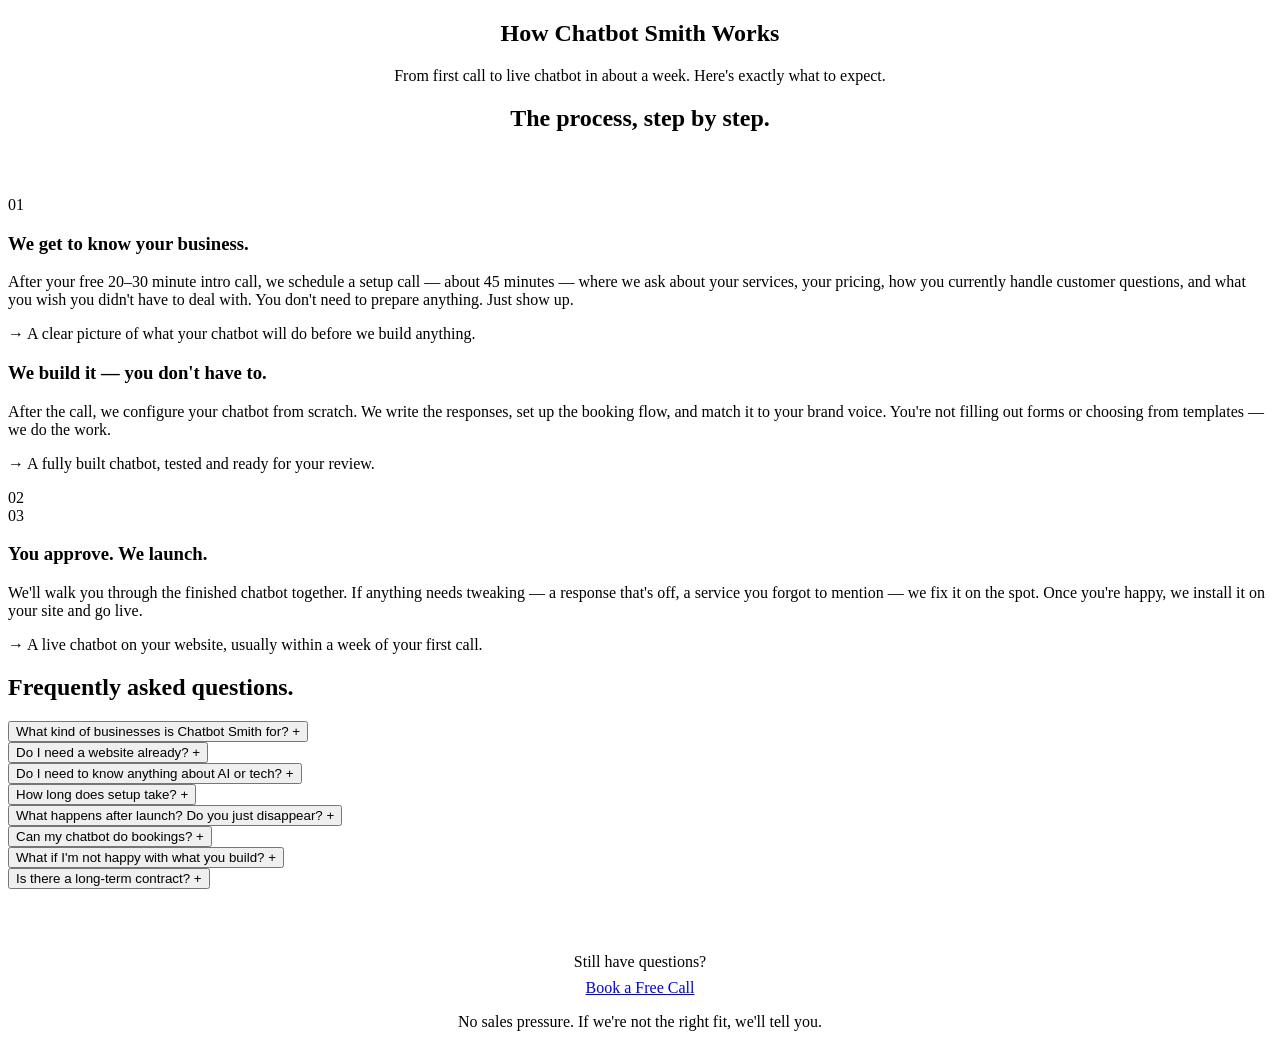
==== how-it-works.html @ 0399429c "Rename Chatbot Smith/how-it-works.html to how-it-works.html" ====
<!DOCTYPE html>
<html lang="en">
<head>
  <meta charset="UTF-8">
  <meta name="viewport" content="width=device-width, initial-scale=1.0">
  <meta name="description" content="How Chatbot Smith works: three steps from first call to live chatbot. Plus answers to common questions."> <!-- EDIT ME -->
  <title>How It Works &amp; FAQs — Chatbot Smith</title> <!-- EDIT ME -->
  <!-- Placeholder favicon — replace with a real .ico file when you have a logo -->
  <link rel="icon" href="data:image/svg+xml,<svg xmlns='http://www.w3.org/2000/svg' viewBox='0 0 100 100'><text y='.9em' font-size='90'>💬</text></svg>">
  <link rel="stylesheet" href="css/styles.css">
  <!-- PAGE-SPECIFIC CSS if needed goes here -->
</head>
<body data-active-page="how-it-works">

  <!-- NAV — injected automatically by js/nav.js. Do not edit here. -->
  <div id="nav-placeholder"></div>

  <!-- ============================================================ -->
  <!-- MAIN CONTENT — page-specific sections go between these lines -->
  <!-- ============================================================ -->
  <main>

    <!-- ============ PAGE HERO ============ -->
    <section class="page-hero section">
      <div class="container" style="text-align: center;">
        <!-- EDIT ME: Update headline -->
        <h1 class="display-heading" style="color: var(--mustard); margin-bottom: 20px;">
          How Chatbot Smith Works
        </h1>
        <!-- EDIT ME: Update subheading -->
        <p class="body-large" style="color: var(--white); max-width: 540px; margin: 0 auto;">
          From first call to live chatbot in about a week. Here's exactly what to expect.
        </p>
      </div>
    </section>

    <!-- ============ EXPANDED PROCESS STEPS ============ -->
    <section class="process section" id="process">
      <div class="container">
        <!-- EDIT ME: Update headline -->
        <h2 class="section-heading" style="color: var(--white); text-align: center; margin-bottom: 64px;">
          The process, step by step.
        </h2>

        <!-- Step 1: number left, content right -->
        <div class="process-step process-step--normal">
          <div class="process-step__number">01</div>
          <div class="process-step__content">
            <!-- EDIT ME: Update step headline -->
            <h3 class="card-heading process-step__heading">We get to know your business.</h3>
            <!-- EDIT ME: Update step body -->
            <p class="body-text process-step__body">After your free 20–30 minute intro call, we schedule a setup call — about 45 minutes — where we ask about your services, your pricing, how you currently handle customer questions, and what you wish you didn't have to deal with. You don't need to prepare anything. Just show up.</p>
            <!-- EDIT ME: Update "what you get" line -->
            <p class="process-step__outcome">→ A clear picture of what your chatbot will do before we build anything.</p>
          </div>
        </div>

        <!-- Step 2: content left, number right -->
        <div class="process-step process-step--reversed">
          <div class="process-step__content">
            <!-- EDIT ME: Update step headline -->
            <h3 class="card-heading process-step__heading">We build it — you don't have to.</h3>
            <!-- EDIT ME: Update step body -->
            <p class="body-text process-step__body">After the call, we configure your chatbot from scratch. We write the responses, set up the booking flow, and match it to your brand voice. You're not filling out forms or choosing from templates — we do the work.</p>
            <!-- EDIT ME: Update "what you get" line -->
            <p class="process-step__outcome">→ A fully built chatbot, tested and ready for your review.</p>
          </div>
          <div class="process-step__number">02</div>
        </div>

        <!-- Step 3: number left, content right -->
        <div class="process-step process-step--normal">
          <div class="process-step__number">03</div>
          <div class="process-step__content">
            <!-- EDIT ME: Update step headline -->
            <h3 class="card-heading process-step__heading">You approve. We launch.</h3>
            <!-- EDIT ME: Replace with your real Step 3 copy — the copy deck version was incomplete -->
            <p class="body-text process-step__body">We'll walk you through the finished chatbot together. If anything needs tweaking — a response that's off, a service you forgot to mention — we fix it on the spot. Once you're happy, we install it on your site and go live.</p>
            <!-- EDIT ME: Update "what you get" line -->
            <p class="process-step__outcome">→ A live chatbot on your website, usually within a week of your first call.</p>
          </div>
        </div>

      </div>
    </section>

    <!-- ============ FAQ ACCORDION ============ -->
    <section class="faq section" id="faq">
      <div class="container faq__inner">

        <!-- EDIT ME: Update headline -->
        <h2 class="section-heading faq__headline">Frequently asked questions.</h2>

        <div class="faq__list">

          <!-- FAQ ITEM TEMPLATE — copy this block to add a new question -->
          <div class="faq__item">
            <!-- EDIT ME: Update question text -->
            <button class="faq__question" aria-expanded="false">
              What kind of businesses is Chatbot Smith for?
              <span class="faq__icon" aria-hidden="true">+</span>
            </button>
            <div class="faq__answer" hidden>
              <!-- EDIT ME: Update answer text -->
              <p class="body-text">We work with small businesses that rely on customer communication — salons, barbershops, cleaning services, fitness studios, consultants, restaurants, and more. If you're spending time answering the same questions or managing bookings manually, Chatbot Smith can probably help.</p>
            </div>
          </div>

          <div class="faq__item">
            <button class="faq__question" aria-expanded="false">
              Do I need a website already?
              <span class="faq__icon" aria-hidden="true">+</span>
            </button>
            <div class="faq__answer" hidden>
              <p class="body-text">Yes, you'll need an existing website to install the chatbot on. We can advise on placement and handle the installation for you.</p>
            </div>
          </div>

          <div class="faq__item">
            <button class="faq__question" aria-expanded="false">
              Do I need to know anything about AI or tech?
              <span class="faq__icon" aria-hidden="true">+</span>
            </button>
            <div class="faq__answer" hidden>
              <p class="body-text">Not a thing. We handle everything technical. Your only job is to answer our questions about your business, review what we build, and approve it.</p>
            </div>
          </div>

          <div class="faq__item">
            <button class="faq__question" aria-expanded="false">
              How long does setup take?
              <span class="faq__icon" aria-hidden="true">+</span>
            </button>
            <div class="faq__answer" hidden>
              <p class="body-text">Most clients are live within about a week of the first call. More complex setups may take a few extra days.</p>
            </div>
          </div>

          <div class="faq__item">
            <button class="faq__question" aria-expanded="false">
              What happens after launch? Do you just disappear?
              <span class="faq__icon" aria-hidden="true">+</span>
            </button>
            <div class="faq__answer" hidden>
              <p class="body-text">No. Ongoing support is included in your plan. If something needs updating — new service, price change, holiday hours — just let us know and we'll handle it.</p>
            </div>
          </div>

          <div class="faq__item">
            <button class="faq__question" aria-expanded="false">
              Can my chatbot do bookings?
              <span class="faq__icon" aria-hidden="true">+</span>
            </button>
            <div class="faq__answer" hidden>
              <p class="body-text">Yes — on Tier 2 (Pro) and Tier 3 (Premium). Tier 1 answers questions only. If bookings matter to your business, start at Tier 2.</p>
            </div>
          </div>

          <div class="faq__item">
            <button class="faq__question" aria-expanded="false">
              What if I'm not happy with what you build?
              <span class="faq__icon" aria-hidden="true">+</span>
            </button>
            <div class="faq__answer" hidden>
              <p class="body-text">We don't launch until you're happy. The review step is built into the process specifically so you can request changes before anything goes live.</p>
            </div>
          </div>

          <div class="faq__item">
            <button class="faq__question" aria-expanded="false">
              Is there a long-term contract?
              <span class="faq__icon" aria-hidden="true">+</span>
            </button>
            <div class="faq__answer" hidden>
              <p class="body-text">No. Month-to-month. Cancel anytime with 30 days' notice.</p>
            </div>
          </div>

        </div><!-- end .faq__list -->

        <!-- ============ FAQ BOTTOM CTA ============ -->
        <div style="text-align: center; margin-top: 64px;">
          <!-- EDIT ME: Update CTA text -->
          <p class="body-large" style="color: var(--white); margin-bottom: 8px;">Still have questions?</p>
          <a href="book-a-call.html" class="btn-primary">Book a Free Call</a>
          <p class="caption-text" style="color: var(--stone); margin-top: 16px;">No sales pressure. If we're not the right fit, we'll tell you.</p>
        </div>

      </div>
    </section>

  </main>
  <!-- ============================================================ -->

  <!-- FOOTER — injected automatically by js/footer.js. Do not edit here. -->
  <div id="footer-placeholder"></div>

  <script src="js/nav.js"></script>
  <script src="js/footer.js"></script>
  <!-- PAGE-SPECIFIC JS if needed goes here -->
  <script src="js/main.js"></script>

</body>
</html>
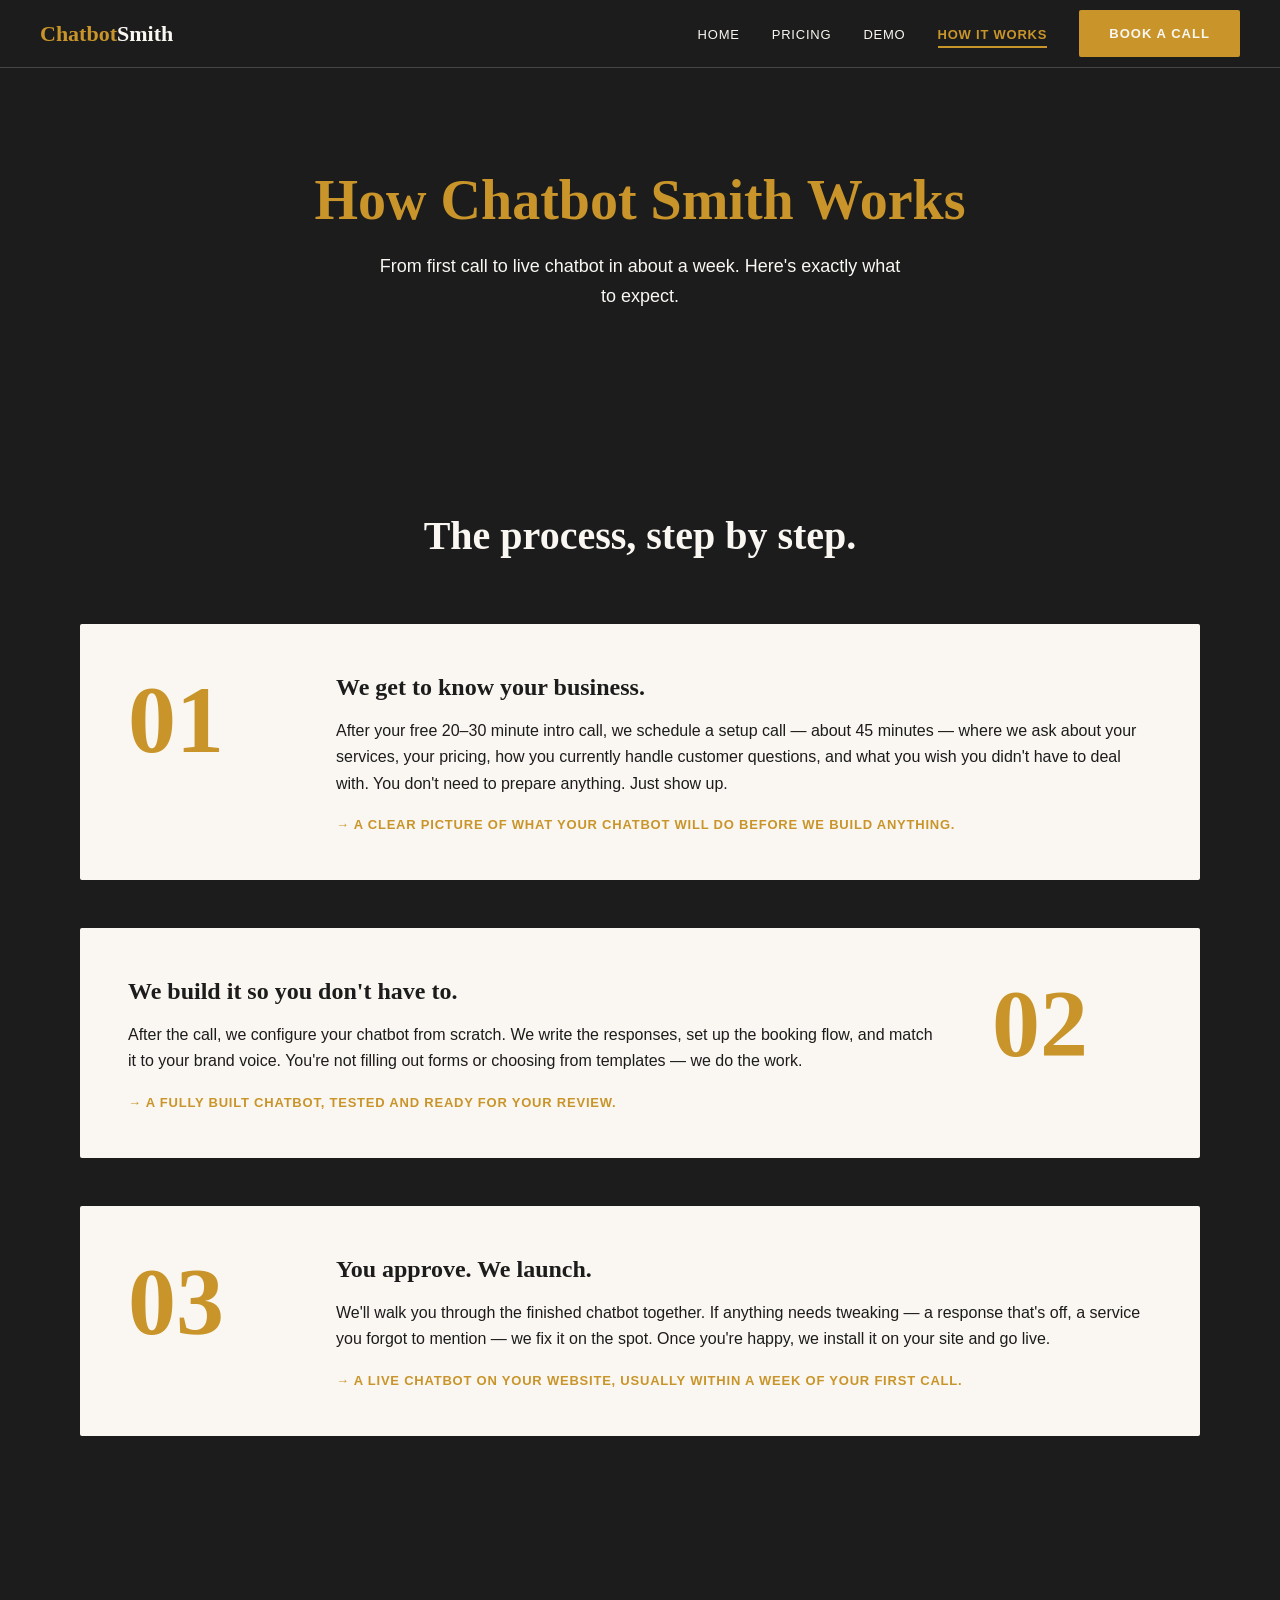
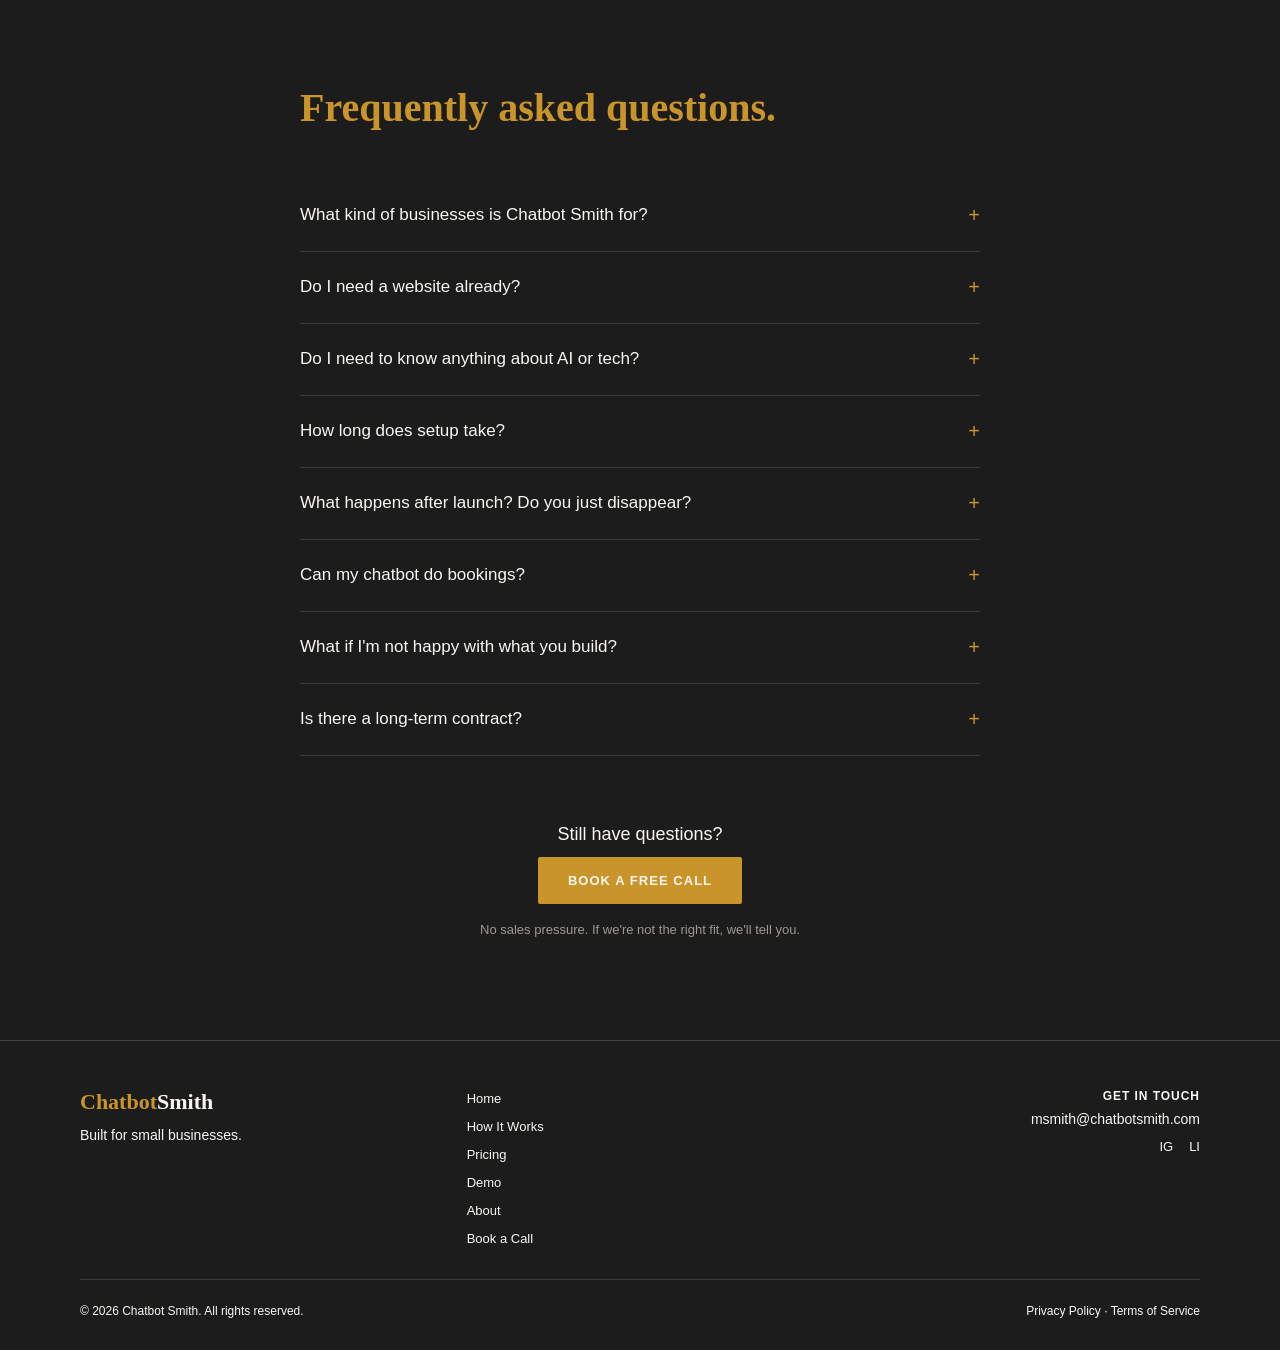
==== commit e921267f: "Update how-it-works.html" ====
--- a/how-it-works.html
+++ b/how-it-works.html
@@ -59,7 +59,7 @@
         <div class="process-step process-step--reversed">
           <div class="process-step__content">
             <!-- EDIT ME: Update step headline -->
-            <h3 class="card-heading process-step__heading">We build it — you don't have to.</h3>
+            <h3 class="card-heading process-step__heading">We build it so you don't have to.</h3>
             <!-- EDIT ME: Update step body -->
             <p class="body-text process-step__body">After the call, we configure your chatbot from scratch. We write the responses, set up the booking flow, and match it to your brand voice. You're not filling out forms or choosing from templates — we do the work.</p>
             <!-- EDIT ME: Update "what you get" line -->
--- a/css/styles.css
+++ b/css/styles.css
@@ -0,0 +1,1546 @@
+/*
+  CHATBOT SMITH — styles.css
+  To change a color: find the :root block below and update the hex code there.
+  That one change will update the color everywhere on the site.
+  To find styles for a specific section: Ctrl+F the section name in ALL CAPS.
+*/
+
+@import url('https://fonts.googleapis.com/css2?family=Fraunces:ital,opsz,wght@0,9..144,400;0,9..144,600;0,9..144,700;1,9..144,400&family=Inter:wght@400;500;600&display=swap');
+
+/* ===== CUSTOM PROPERTIES ===== */
+:root {
+  --forge-black: #1C1C1C;
+  --mustard: #C9952A;
+  --warm-pink: #D4847A;
+  --parchment: #FAF7F2;
+  --warm-gray: #EDE9E3;
+  --stone: #9E9890;
+  --white: #FAF7F2; /* Consolidated to parchment — no pure #FFFFFF used on the site */
+}
+
+/* ===== GLOBAL RESET ===== */
+*,
+*::before,
+*::after {
+  box-sizing: border-box;
+  margin: 0;
+  padding: 0;
+}
+
+html {
+  scroll-behavior: smooth;
+}
+
+body {
+  background-color: var(--forge-black);
+  color: var(--white);
+  font-family: 'Inter', sans-serif;
+}
+
+img {
+  max-width: 100%;
+  display: block;
+}
+
+a {
+  color: inherit;
+  text-decoration: none;
+  transition: color 0.2s ease;
+}
+
+/* ===== ACCESSIBILITY ===== */
+/* Keyboard focus glow — visible ring around whatever is focused via Tab/keyboard */
+a:focus-visible,
+button:focus-visible,
+input:focus-visible,
+select:focus-visible,
+textarea:focus-visible {
+  outline: none;
+  box-shadow: 0 0 0 3px var(--warm-pink);
+  border-radius: 2px;
+}
+
+/* ===== LAYOUT UTILITIES ===== */
+.container {
+  max-width: 1200px;
+  margin: 0 auto;
+  padding: 0 40px;
+}
+
+.section {
+  padding: 100px 0;
+}
+
+@media (max-width: 768px) {
+  .container {
+    padding: 0 20px;
+  }
+
+  .section {
+    padding: 64px 0;
+  }
+}
+
+/* ===== TYPOGRAPHY ===== */
+.display-heading {
+  font-family: 'Fraunces', serif;
+  font-size: 56px;
+  font-weight: 700;
+  line-height: 1.15;
+}
+
+.section-heading {
+  font-family: 'Fraunces', serif;
+  font-size: 40px;
+  font-weight: 700;
+  line-height: 1.2;
+}
+
+.card-heading {
+  font-family: 'Fraunces', serif;
+  font-size: 24px;
+  font-weight: 700;
+  line-height: 1.25;
+}
+
+.body-large {
+  font-family: 'Inter', sans-serif;
+  font-size: 18px;
+  line-height: 1.65;
+}
+
+.body-text {
+  font-family: 'Inter', sans-serif;
+  font-size: 16px;
+  line-height: 1.65;
+}
+
+.label-text {
+  font-family: 'Inter', sans-serif;
+  font-size: 12px;
+  font-weight: 600;
+  letter-spacing: 0.08em;
+  text-transform: uppercase;
+}
+
+.caption-text {
+  font-family: 'Inter', sans-serif;
+  font-size: 13px;
+  line-height: 1.5;
+}
+
+@media (max-width: 768px) {
+  .display-heading {
+    font-size: 36px;
+  }
+
+  .section-heading {
+    font-size: 28px;
+  }
+}
+
+/* ===== BUTTONS ===== */
+.btn-primary {
+  display: inline-block;
+  background-color: var(--mustard);
+  color: var(--white);
+  font-family: 'Inter', sans-serif;
+  font-size: 13px;
+  font-weight: 600;
+  letter-spacing: 0.08em;
+  text-transform: uppercase;
+  padding: 14px 28px;
+  border: 2px solid var(--mustard);
+  cursor: pointer;
+  border-radius: 2px;
+  transition: background-color 0.2s ease, color 0.2s ease, border-color 0.2s ease, box-shadow 0.2s ease;
+}
+
+.btn-primary:hover {
+  box-shadow: 0 0 16px 4px var(--mustard);
+}
+
+.btn-secondary {
+  display: inline-block;
+  background-color: transparent;
+  color: var(--mustard);
+  font-family: 'Inter', sans-serif;
+  font-size: 13px;
+  font-weight: 600;
+  letter-spacing: 0.08em;
+  text-transform: uppercase;
+  padding: 14px 28px;
+  border: 2px solid var(--mustard);
+  cursor: pointer;
+  border-radius: 2px;
+  transition: background-color 0.2s ease, color 0.2s ease, border-color 0.2s ease, box-shadow 0.2s ease;
+}
+
+.btn-secondary:hover {
+  box-shadow: 0 0 16px 4px var(--mustard);
+}
+
+.btn-cta-row {
+  display: flex;
+  gap: 16px;
+  flex-wrap: wrap;
+}
+
+@media (max-width: 768px) {
+  .btn-cta-row {
+    flex-direction: column;
+  }
+
+  .btn-cta-row .btn-primary,
+  .btn-cta-row .btn-secondary {
+    width: 100%;
+    text-align: center;
+  }
+}
+
+/* ===== MUSTARD RULE ===== */
+.mustard-rule {
+  display: block;
+  width: 60px;
+  height: 1px;
+  background-color: var(--mustard);
+  margin: 0 auto 32px;
+}
+
+/* ===== NAV COMPONENT ===== */
+#site-nav {
+  background-color: var(--forge-black);
+  width: 100%;
+  position: sticky;
+  top: 0;
+  z-index: 100;
+}
+
+.nav-inner {
+  display: flex;
+  align-items: center;
+  height: 68px;
+  padding: 0 40px;
+  border-bottom: 1px solid rgba(237, 233, 227, 0.2);
+}
+
+.nav-wordmark {
+  font-family: 'Fraunces', serif;
+  font-size: 22px;
+  font-weight: 700;
+}
+
+.wordmark-bot {
+  color: var(--mustard);
+}
+
+.wordmark-smith {
+  color: var(--white);
+}
+
+.nav-links {
+  display: flex;
+  align-items: center;
+  list-style: none;
+  gap: 32px;
+  margin-left: auto;
+  margin-right: 32px;
+}
+
+.nav-links a {
+  font-family: 'Inter', sans-serif;
+  font-size: 13px;
+  color: var(--white);
+  text-transform: uppercase;
+  letter-spacing: 0.06em;
+  padding-bottom: 4px;
+  border-bottom: 2px solid transparent;
+}
+
+.nav-links a:hover {
+  color: var(--warm-pink);
+}
+
+/* Current page — mustard color plus an underline, so the indicator never relies on color alone */
+.nav-links a.active {
+  color: var(--mustard);
+  font-weight: 600;
+  border-bottom: 2px solid var(--mustard);
+}
+
+.nav-hamburger {
+  display: none;
+  flex-direction: column;
+  justify-content: center;
+  gap: 5px;
+  width: 24px;
+  height: 24px;
+  background: none;
+  border: none;
+  cursor: pointer;
+  padding: 0;
+}
+
+.nav-hamburger span {
+  display: block;
+  width: 24px;
+  height: 2px;
+  background-color: var(--mustard);
+}
+
+@media (max-width: 768px) {
+  .nav-links {
+    display: none;
+  }
+
+  /* .nav-links normally pushes everything right via margin-left: auto —
+     once it's hidden on mobile, .nav-cta has to take over that job */
+  .nav-cta {
+    margin-left: auto;
+    padding: 10px 16px;
+    font-size: 11px;
+  }
+
+  .nav-hamburger {
+    display: flex;
+    margin-left: 16px;
+  }
+
+  #site-nav.nav-open .nav-links {
+    display: flex;
+    flex-direction: column;
+    align-items: flex-start;
+    gap: 0;
+    position: absolute;
+    top: 68px;
+    left: 0;
+    width: 100%;
+    background-color: var(--forge-black);
+    margin: 0;
+    z-index: 100;
+  }
+
+  #site-nav.nav-open .nav-links li {
+    width: 100%;
+  }
+
+  #site-nav.nav-open .nav-links a {
+    display: block;
+    width: 100%;
+    padding: 20px;
+  }
+}
+
+/* ===== FOOTER COMPONENT ===== */
+#site-footer {
+  background-color: var(--forge-black);
+  border-top: 1px solid rgba(237, 233, 227, 0.2);
+  padding: 48px 0 32px;
+}
+
+.footer-columns {
+  display: grid;
+  grid-template-columns: 1fr 1fr 1fr;
+  gap: 40px;
+}
+
+.footer-wordmark {
+  display: inline-block;
+  font-family: 'Fraunces', serif;
+  font-size: 22px;
+  font-weight: 700;
+  margin-bottom: 12px;
+}
+
+.footer-tagline {
+  font-family: 'Inter', sans-serif;
+  font-size: 14px;
+  color: var(--white);
+}
+
+.footer-links {
+  display: flex;
+  flex-direction: column;
+  gap: 10px;
+  list-style: none;
+}
+
+.footer-links a {
+  font-family: 'Inter', sans-serif;
+  font-size: 13px;
+  color: var(--white);
+}
+
+.footer-links a:hover {
+  color: var(--warm-pink);
+}
+
+.footer-col-right {
+  text-align: right;
+}
+
+.footer-touch-label {
+  margin-bottom: 8px;
+}
+
+.footer-email {
+  display: block;
+  font-family: 'Inter', sans-serif;
+  font-size: 14px;
+  color: var(--white);
+  margin-bottom: 12px;
+}
+
+.footer-email:hover {
+  color: var(--warm-pink);
+}
+
+.footer-social {
+  display: flex;
+  justify-content: flex-end;
+  gap: 16px;
+}
+
+.footer-social a {
+  font-family: 'Inter', sans-serif;
+  font-size: 13px;
+  color: var(--white);
+}
+
+.footer-social a:hover {
+  color: var(--warm-pink);
+}
+
+.footer-divider {
+  width: 100%;
+  height: 1px;
+  background-color: rgba(237, 233, 227, 0.15);
+  margin: 32px 0 24px;
+}
+
+.footer-bottom {
+  display: flex;
+  align-items: center;
+  justify-content: space-between;
+  flex-wrap: wrap;
+  gap: 12px;
+}
+
+.footer-copyright,
+.footer-legal {
+  font-family: 'Inter', sans-serif;
+  font-size: 12px;
+  color: var(--white);
+}
+
+.footer-legal a:hover {
+  color: var(--warm-pink);
+}
+
+@media (max-width: 768px) {
+  .footer-columns {
+    grid-template-columns: 1fr;
+    text-align: center;
+  }
+
+  .footer-col-right {
+    text-align: center;
+  }
+
+  .footer-social {
+    justify-content: center;
+  }
+
+  .footer-bottom {
+    flex-direction: column;
+    text-align: center;
+  }
+}
+
+/* ===== HERO SECTION ===== */
+.hero {
+  min-height: 100vh;
+  display: flex;
+  align-items: center;
+  justify-content: center;
+  background-color: var(--forge-black);
+  text-align: center;
+}
+
+.hero__inner {
+  display: flex;
+  flex-direction: column;
+  align-items: center;
+  gap: 0;
+  max-width: 860px;
+}
+
+.hero__headline {
+  color: var(--mustard);
+  margin-bottom: 24px;
+}
+
+.hero__subheading {
+  color: var(--white);
+  max-width: 620px;
+  margin-bottom: 40px;
+}
+
+.hero__cta-row {
+  justify-content: center;
+}
+
+/* ===== SOCIAL PROOF BAR ===== */
+.social-proof {
+  background-color: var(--warm-gray);
+  padding: 40px 0;
+}
+
+.social-proof__inner {
+  display: grid;
+  grid-template-columns: 1fr auto 1fr auto 1fr;
+  align-items: center;
+  gap: 0 24px;
+  text-align: center;
+}
+
+.social-proof__signal {
+  color: var(--forge-black);
+}
+
+.social-proof__divider {
+  width: 1px;
+  height: 40px;
+  background-color: var(--stone);
+  opacity: 0.5;
+}
+
+@media (max-width: 768px) {
+  .social-proof__inner {
+    grid-template-columns: 1fr;
+    gap: 24px;
+  }
+
+  .social-proof__divider {
+    display: none;
+  }
+}
+
+/* ===== PROBLEM SECTION ===== */
+.problem {
+  background-color: var(--forge-black);
+}
+
+.problem__headline {
+  color: var(--mustard);
+  text-align: center;
+  margin-bottom: 60px;
+}
+
+.problem__cards {
+  position: relative;
+  display: flex;
+  justify-content: center;
+  align-items: flex-start;
+  min-height: 260px;
+  margin-bottom: 64px;
+}
+
+.problem__card {
+  width: 320px;
+  min-height: 180px;
+  padding: 36px;
+  display: flex;
+  align-items: center;
+  justify-content: center;
+  box-shadow: 0 8px 32px rgba(0, 0, 0, 0.3);
+  position: relative;
+}
+
+.problem__card--white {
+  background-color: var(--white);
+  z-index: 1;
+}
+
+.problem__card--mustard {
+  background-color: var(--mustard);
+  margin-left: -40px;
+  margin-top: 30px;
+  z-index: 2;
+}
+
+.problem__card--outlined {
+  background-color: var(--forge-black);
+  border: 2px solid var(--mustard);
+  margin-left: -40px;
+  margin-top: 60px;
+  z-index: 3;
+}
+
+.problem__quote {
+  font-family: 'Fraunces', serif;
+  font-style: italic;
+  font-size: 24px;
+  line-height: 1.3;
+  text-align: center;
+}
+
+.problem__card--white .problem__quote {
+  color: var(--forge-black);
+}
+
+.problem__card--mustard .problem__quote {
+  color: var(--white);
+}
+
+.problem__card--outlined .problem__quote {
+  color: var(--mustard);
+}
+
+.problem__body {
+  color: var(--white);
+  text-align: center;
+  max-width: 640px;
+  margin: 0 auto;
+}
+
+@media (max-width: 768px) {
+  .problem__cards {
+    flex-direction: column;
+    align-items: center;
+    min-height: unset;
+    gap: 16px;
+  }
+
+  .problem__card {
+    margin-left: 0;
+    margin-top: 0;
+    width: 100%;
+  }
+}
+
+/* ===== SOLUTION SECTION ===== */
+.solution {
+  background-color: var(--forge-black);
+}
+
+.solution__headline {
+  color: var(--mustard);
+  text-align: center;
+  margin-bottom: 24px;
+}
+
+.solution__body {
+  color: var(--white);
+  text-align: center;
+  max-width: 640px;
+  margin: 0 auto 64px;
+}
+
+.solution__cards {
+  display: grid;
+  grid-template-columns: repeat(3, 1fr);
+  gap: 24px;
+}
+
+.solution__card {
+  background-color: var(--warm-gray);
+  padding: 36px;
+  border-radius: 2px;
+}
+
+.solution__card-heading {
+  color: var(--forge-black);
+  margin-bottom: 16px;
+}
+
+.solution__card-body {
+  color: var(--forge-black);
+}
+
+@media (max-width: 768px) {
+  .solution__cards {
+    grid-template-columns: 1fr;
+  }
+}
+
+/* ===== HOW IT WORKS (HOMEPAGE) ===== */
+.how-it-works {
+  background-color: var(--parchment);
+}
+
+.how-it-works__headline {
+  color: var(--forge-black);
+  text-align: center;
+  margin-bottom: 64px;
+}
+
+.how-it-works__steps {
+  display: grid;
+  grid-template-columns: 1fr auto 1fr auto 1fr;
+  align-items: start;
+  gap: 0 24px;
+}
+
+.how-it-works__step {
+  text-align: left;
+}
+
+.how-it-works__number {
+  font-family: 'Fraunces', serif;
+  font-size: 64px;
+  font-weight: 700;
+  color: var(--mustard);
+  display: block;
+  line-height: 1;
+  margin-bottom: 16px;
+}
+
+.how-it-works__step-heading {
+  color: var(--forge-black);
+  margin-bottom: 12px;
+}
+
+.how-it-works__step-body {
+  color: var(--forge-black);
+}
+
+.how-it-works__connector {
+  font-size: 24px;
+  color: var(--stone);
+  margin-top: 24px;
+  align-self: start;
+}
+
+@media (max-width: 768px) {
+  .how-it-works__steps {
+    grid-template-columns: 1fr;
+    gap: 32px;
+  }
+
+  .how-it-works__connector {
+    display: none;
+  }
+}
+
+/* ===== PRICING OVERVIEW (HOMEPAGE) ===== */
+.pricing-overview {
+  background-color: var(--forge-black);
+}
+
+.pricing-overview__headline {
+  color: var(--mustard);
+  text-align: center;
+  margin-bottom: 16px;
+}
+
+.pricing-overview__subheading {
+  color: var(--white);
+  text-align: center;
+  max-width: 560px;
+  margin: 0 auto 64px;
+}
+
+.pricing-overview__cards {
+  display: grid;
+  grid-template-columns: repeat(3, 1fr);
+  gap: 24px;
+  margin-bottom: 48px;
+}
+
+.tier-card {
+  background-color: var(--warm-gray);
+  padding: 40px;
+  border-radius: 2px;
+  position: relative;
+}
+
+.tier-card--featured {
+  border: 2px solid var(--mustard);
+}
+
+.tier-card__badge {
+  display: inline-block;
+  background-color: var(--mustard);
+  color: var(--white);
+  padding: 4px 10px;
+  margin-bottom: 12px;
+  border-radius: 2px;
+}
+
+.tier-card__label {
+  display: block;
+  color: var(--stone);
+  margin-bottom: 8px;
+}
+
+.tier-card__name {
+  color: var(--forge-black);
+  margin-bottom: 0;
+}
+
+.tier-card__divider {
+  border: none;
+  border-top: 1px solid var(--stone);
+  margin: 20px 0;
+  opacity: 0.5;
+}
+
+.tier-card__description {
+  color: var(--forge-black);
+  margin-bottom: 16px;
+}
+
+.tier-card__best-for {
+  color: var(--stone);
+  font-style: italic;
+}
+
+.pricing-overview__cta-row {
+  text-align: center;
+  display: flex;
+  flex-direction: column;
+  align-items: center;
+  gap: 16px;
+}
+
+.pricing-overview__note {
+  color: var(--stone);
+}
+
+.pricing-overview__inline-link {
+  color: var(--mustard);
+}
+
+.pricing-overview__inline-link:hover {
+  text-decoration: underline;
+}
+
+@media (max-width: 768px) {
+  .pricing-overview__cards {
+    grid-template-columns: 1fr;
+  }
+}
+
+/* ===== DEMO PREVIEW (HOMEPAGE) ===== */
+.demo-preview {
+  background-color: var(--forge-black);
+}
+
+.demo-preview__headline {
+  color: var(--mustard);
+  text-align: center;
+  margin-bottom: 16px;
+}
+
+.demo-preview__subheading {
+  color: var(--white);
+  text-align: center;
+  max-width: 580px;
+  margin: 0 auto 16px;
+}
+
+.demo-preview__label {
+  color: var(--stone);
+  text-align: center;
+  margin-bottom: 24px;
+}
+
+.demo-tabs {
+  display: flex;
+  justify-content: center;
+  gap: 12px;
+  margin-bottom: 32px;
+  flex-wrap: wrap;
+}
+
+.demo-tab {
+  background-color: transparent;
+  color: var(--stone);
+  border: 1px solid var(--stone);
+  font-family: 'Inter', sans-serif;
+  font-size: 12px;
+  font-weight: 600;
+  letter-spacing: 0.08em;
+  text-transform: uppercase;
+  padding: 10px 24px;
+  cursor: pointer;
+  border-radius: 2px;
+  transition: background-color 0.2s ease, color 0.2s ease, border-color 0.2s ease;
+}
+
+.demo-tab:hover {
+  border-color: var(--mustard);
+  color: var(--mustard);
+}
+
+.demo-tab--active {
+  background-color: var(--mustard);
+  color: var(--white);
+  border-color: var(--mustard);
+}
+
+/* Keep the selected tab's text white on hover instead of blending into the mustard background */
+.demo-tab--active:hover {
+  color: var(--white);
+}
+
+.browser-mockup {
+  max-width: 1000px;
+  margin: 0 auto;
+  border-radius: 8px 8px 0 0;
+  overflow: hidden;
+  box-shadow: 0 16px 64px rgba(0, 0, 0, 0.5);
+}
+
+.browser-mockup__toolbar {
+  background-color: #2A2A2A;
+  height: 44px;
+  display: flex;
+  align-items: center;
+  padding: 0 16px;
+  gap: 16px;
+}
+
+.browser-mockup__dots {
+  display: flex;
+  gap: 8px;
+}
+
+.browser-mockup__dot {
+  width: 12px;
+  height: 12px;
+  border-radius: 50%;
+}
+
+.browser-mockup__dot--red {
+  background-color: #FF5F57;
+}
+
+.browser-mockup__dot--yellow {
+  background-color: #FEBC2E;
+}
+
+.browser-mockup__dot--green {
+  background-color: #28C840;
+}
+
+.browser-mockup__url-bar {
+  background-color: #3A3A3A;
+  color: var(--stone);
+  font-family: 'Inter', sans-serif;
+  font-size: 12px;
+  padding: 4px 16px;
+  border-radius: 12px;
+  flex: 1;
+  max-width: 320px;
+}
+
+.browser-mockup__iframe {
+  display: block;
+  width: 100%;
+  height: 580px;
+  border: none;
+  background-color: var(--white);
+}
+
+/* ===== FINAL CTA SECTION ===== */
+.final-cta {
+  background-color: var(--forge-black);
+  padding: 120px 0;
+}
+
+.final-cta__inner {
+  display: flex;
+  flex-direction: column;
+  align-items: center;
+  text-align: center;
+}
+
+.final-cta__headline {
+  color: var(--mustard);
+  max-width: 760px;
+  margin-bottom: 24px;
+}
+
+.final-cta__subheading {
+  color: var(--white);
+  max-width: 500px;
+  margin-bottom: 40px;
+}
+
+.final-cta__buttons {
+  justify-content: center;
+}
+
+/* ===== PRICING PAGE ===== */
+.pricing-cards {
+  display: grid;
+  grid-template-columns: repeat(3, 1fr);
+  gap: 24px;
+}
+
+.pricing-card {
+  background-color: var(--parchment);
+  padding: 48px;
+  border-radius: 2px;
+  display: flex;
+  flex-direction: column;
+  position: relative;
+}
+
+.pricing-card--featured {
+  border: 2px solid var(--mustard);
+}
+
+.pricing-card__tier-label {
+  color: var(--stone);
+  display: block;
+  margin-bottom: 16px;
+}
+
+.pricing-card__price {
+  font-family: 'Inter', sans-serif;
+  font-size: 16px;
+  color: var(--stone);
+  margin-bottom: 4px;
+}
+
+.pricing-card__amount {
+  font-family: 'Fraunces', serif;
+  font-size: 48px;
+  font-weight: 700;
+  color: var(--forge-black);
+  line-height: 1;
+}
+
+.pricing-card__terms {
+  color: var(--stone);
+  margin-bottom: 0;
+}
+
+.pricing-card__features-label {
+  color: var(--stone);
+  margin-bottom: 12px;
+}
+
+.pricing-card__features {
+  list-style: none;
+  padding: 0;
+  margin: 0 0 32px;
+  flex: 1;
+}
+
+.pricing-card__features li {
+  font-family: 'Inter', sans-serif;
+  font-size: 15px;
+  color: var(--forge-black);
+  line-height: 1.8;
+  padding-left: 20px;
+  position: relative;
+}
+
+/* The checkmark before each feature */
+.pricing-card__features li::before {
+  content: '✓';
+  color: var(--mustard);
+  position: absolute;
+  left: 0;
+  font-weight: 600;
+}
+
+.pricing-card__cta {
+  display: block;
+  text-align: center;
+  margin-top: auto;
+}
+
+/* PRICING ADD-ONS */
+.pricing-addons {
+  background-color: var(--parchment);
+}
+
+.pricing-addons__grid {
+  display: grid;
+  grid-template-columns: 1fr 1fr;
+  gap: 24px;
+}
+
+.pricing-addon {
+  background-color: var(--white);
+  border: 1px solid var(--warm-gray);
+  padding: 36px;
+  border-radius: 2px;
+}
+
+.pricing-addon__label {
+  color: var(--stone);
+  display: block;
+  margin-bottom: 12px;
+}
+
+.pricing-addon__price {
+  font-family: 'Fraunces', serif;
+  font-size: 36px;
+  font-weight: 700;
+  color: var(--forge-black);
+  line-height: 1;
+  margin-bottom: 16px;
+}
+
+.pricing-addon__per {
+  font-family: 'Inter', sans-serif;
+  font-size: 16px;
+  font-weight: 400;
+  color: var(--stone);
+}
+
+.pricing-addon__desc {
+  color: var(--forge-black);
+}
+
+@media (max-width: 768px) {
+  .pricing-addons__grid {
+    grid-template-columns: 1fr;
+  }
+}
+
+/* PRICING FAQ */
+.pricing-faq {
+  background-color: var(--forge-black);
+}
+
+.pricing-faq__inner {
+  max-width: 720px;
+}
+
+.pricing-faq__items {
+  display: flex;
+  flex-direction: column;
+}
+
+.pricing-faq__item {
+  border-bottom: 1px solid rgba(237, 233, 227, 0.15);
+  padding: 28px 0;
+}
+
+.pricing-faq__question {
+  color: var(--white);
+  margin-bottom: 12px;
+}
+
+.pricing-faq__answer {
+  color: var(--stone);
+}
+
+@media (max-width: 768px) {
+  .pricing-cards {
+    grid-template-columns: 1fr;
+  }
+}
+
+/* ===== DEMO PAGE ===== */
+.demo-tabs--large .demo-tab {
+  padding: 12px 28px;
+  font-size: 13px;
+}
+
+.browser-mockup--large {
+  max-width: 1040px;
+}
+
+.browser-mockup__iframe--large {
+  height: 680px;
+}
+
+/* ===== HOW IT WORKS PAGE ===== */
+.process {
+  background-color: var(--forge-black);
+}
+
+.process-step {
+  display: grid;
+  grid-template-columns: 160px 1fr;
+  gap: 48px;
+  align-items: start;
+  margin-bottom: 48px;
+  padding: 48px;
+  background-color: var(--parchment);
+  border-radius: 2px;
+}
+
+.process-step--reversed {
+  grid-template-columns: 1fr 160px;
+}
+
+.process-step__number {
+  font-family: 'Fraunces', serif;
+  font-size: 96px;
+  font-weight: 700;
+  color: var(--mustard);
+  line-height: 1;
+}
+
+.process-step--reversed .process-step__number {
+  order: 2;
+}
+
+.process-step__heading {
+  color: var(--forge-black);
+  margin-bottom: 16px;
+}
+
+.process-step__body {
+  color: var(--forge-black);
+  margin-bottom: 20px;
+}
+
+.process-step__outcome {
+  font-family: 'Inter', sans-serif;
+  font-size: 13px;
+  font-weight: 600;
+  letter-spacing: 0.06em;
+  text-transform: uppercase;
+  color: var(--mustard);
+}
+
+@media (max-width: 768px) {
+  .process-step,
+  .process-step--reversed {
+    grid-template-columns: 1fr;
+    gap: 16px;
+  }
+
+  .process-step__number {
+    font-size: 56px;
+  }
+
+  .process-step--reversed .process-step__number {
+    order: unset;
+  }
+}
+
+/* ===== FAQ ACCORDION ===== */
+.faq {
+  background-color: var(--forge-black);
+}
+
+.faq__inner {
+  max-width: 760px;
+}
+
+.faq__headline {
+  color: var(--mustard);
+  margin-bottom: 48px;
+}
+
+.faq__list {
+  display: flex;
+  flex-direction: column;
+}
+
+.faq__item {
+  border-bottom: 1px solid rgba(237, 233, 227, 0.15);
+}
+
+.faq__question {
+  width: 100%;
+  background: none;
+  border: none;
+  text-align: left;
+  padding: 24px 0;
+  font-family: 'Inter', sans-serif;
+  font-size: 17px;
+  font-weight: 500;
+  color: var(--white);
+  cursor: pointer;
+  display: flex;
+  justify-content: space-between;
+  align-items: center;
+  gap: 16px;
+  transition: color 0.2s ease;
+}
+
+.faq__question[aria-expanded="true"] {
+  color: var(--mustard);
+}
+
+.faq__question:hover {
+  color: var(--warm-pink);
+}
+
+.faq__icon {
+  font-size: 20px;
+  color: var(--mustard);
+  flex-shrink: 0;
+  transition: transform 0.2s ease;
+}
+
+.faq__question[aria-expanded="true"] .faq__icon {
+  transform: rotate(45deg);
+}
+
+.faq__answer {
+  padding-bottom: 24px;
+}
+
+.faq__answer .body-text {
+  color: var(--stone);
+  line-height: 1.7;
+}
+
+/* ===== ABOUT PAGE ===== */
+.about-story {
+  background-color: var(--parchment);
+}
+
+.about-story__inner {
+  max-width: 720px;
+  margin: 0 auto;
+  display: flex;
+  flex-direction: column;
+  align-items: center;
+}
+
+.about-story__photo-placeholder {
+  width: 160px;
+  height: 160px;
+  border-radius: 50%;
+  background-color: var(--warm-gray);
+  display: flex;
+  align-items: center;
+  justify-content: center;
+}
+
+.about-story__photo-initials {
+  font-family: 'Fraunces', serif;
+  font-size: 48px;
+  font-weight: 700;
+  color: var(--stone);
+}
+
+.about-story__copy {
+  width: 100%;
+  margin-top: 48px;
+}
+
+.about-story__para {
+  color: var(--forge-black);
+  margin-bottom: 28px;
+}
+
+.about-story__quote {
+  font-family: 'Fraunces', serif;
+  font-style: italic;
+  font-size: 28px;
+  font-weight: 700;
+  color: var(--mustard);
+  border-left: 4px solid var(--mustard);
+  padding-left: 24px;
+  margin: 48px 0;
+}
+
+/* VALUES */
+.about-values {
+  background-color: var(--forge-black);
+}
+
+.about-values__headline {
+  color: var(--white);
+  margin-bottom: 48px;
+}
+
+.about-values__list {
+  display: flex;
+  flex-direction: column;
+}
+
+.about-value {
+  border-bottom: 1px solid rgba(237, 233, 227, 0.15);
+  padding: 40px 0;
+  display: grid;
+  grid-template-columns: 48px 1fr;
+  grid-template-rows: auto auto;
+  gap: 0 24px;
+}
+
+.about-value__number {
+  color: var(--mustard);
+  grid-row: 1 / 3;
+  padding-top: 4px;
+}
+
+.about-value__heading {
+  color: var(--white);
+  margin-bottom: 12px;
+}
+
+.about-value__body {
+  color: var(--stone);
+  line-height: 1.7;
+}
+
+@media (max-width: 768px) {
+  .about-value {
+    grid-template-columns: 1fr;
+  }
+}
+
+/* ===== BOOK A CALL PAGE ===== */
+.book-call {
+  background-color: var(--forge-black);
+}
+
+.book-call__inner {
+  display: grid;
+  grid-template-columns: 1fr 1fr;
+  gap: 48px;
+  align-items: start;
+}
+
+.book-call__left {
+  background-color: var(--parchment);
+  padding: 48px;
+}
+
+.book-call__left-heading {
+  color: var(--forge-black);
+  margin-bottom: 32px;
+}
+
+.book-call__steps {
+  list-style: none;
+  padding: 0;
+  margin: 0 0 40px;
+  counter-reset: step-counter;
+  display: flex;
+  flex-direction: column;
+  gap: 20px;
+}
+
+.book-call__step {
+  counter-increment: step-counter;
+  display: grid;
+  grid-template-columns: 28px 1fr;
+  gap: 16px;
+  align-items: start;
+  font-family: 'Inter', sans-serif;
+  font-size: 15px;
+  color: var(--forge-black);
+  line-height: 1.6;
+}
+
+.book-call__step::before {
+  content: counter(step-counter);
+  display: flex;
+  align-items: center;
+  justify-content: center;
+  width: 28px;
+  height: 28px;
+  border-radius: 50%;
+  background-color: var(--mustard);
+  color: var(--white);
+  font-family: 'Inter', sans-serif;
+  font-size: 13px;
+  font-weight: 700;
+  flex-shrink: 0;
+}
+
+.book-call__meta {
+  display: flex;
+  flex-direction: column;
+  gap: 12px;
+  border-top: 1px solid var(--warm-gray);
+  padding-top: 24px;
+}
+
+.book-call__meta-row {
+  display: grid;
+  grid-template-columns: 80px 1fr;
+  gap: 16px;
+  align-items: baseline;
+}
+
+.book-call__meta-label {
+  color: var(--stone);
+}
+
+.book-call__meta-value {
+  color: var(--forge-black);
+}
+
+.book-call__right {
+  background-color: var(--forge-black);
+  border: 1px solid rgba(237, 233, 227, 0.2);
+  padding: 48px;
+}
+
+.book-call__form-heading {
+  color: var(--white);
+  margin-bottom: 32px;
+}
+
+.form-field {
+  display: flex;
+  flex-direction: column;
+  gap: 8px;
+  margin-bottom: 20px;
+}
+
+.form-label {
+  color: var(--stone);
+}
+
+.form-input {
+  background-color: #2A2A2A;
+  border: 1px solid rgba(237, 233, 227, 0.3);
+  color: var(--white);
+  padding: 14px 16px;
+  width: 100%;
+  font-family: 'Inter', sans-serif;
+  font-size: 15px;
+  border-radius: 2px;
+  outline: none;
+  transition: border-color 0.2s ease;
+  appearance: none;
+}
+
+.form-input:focus {
+  border-color: var(--mustard);
+}
+
+.form-textarea {
+  resize: vertical;
+}
+
+.form-select {
+  cursor: pointer;
+}
+
+.book-call__submit {
+  width: 100%;
+  text-align: center;
+  margin-top: 8px;
+}
+
+.book-call__disclaimer {
+  color: var(--stone);
+  margin-top: 12px;
+  text-align: center;
+}
+
+.book-call__success {
+  text-align: center;
+  padding: 48px 0;
+}
+
+.book-call__success-heading {
+  color: var(--mustard);
+  margin-bottom: 20px;
+}
+
+@media (max-width: 768px) {
+  .book-call__inner {
+    grid-template-columns: 1fr;
+  }
+}
